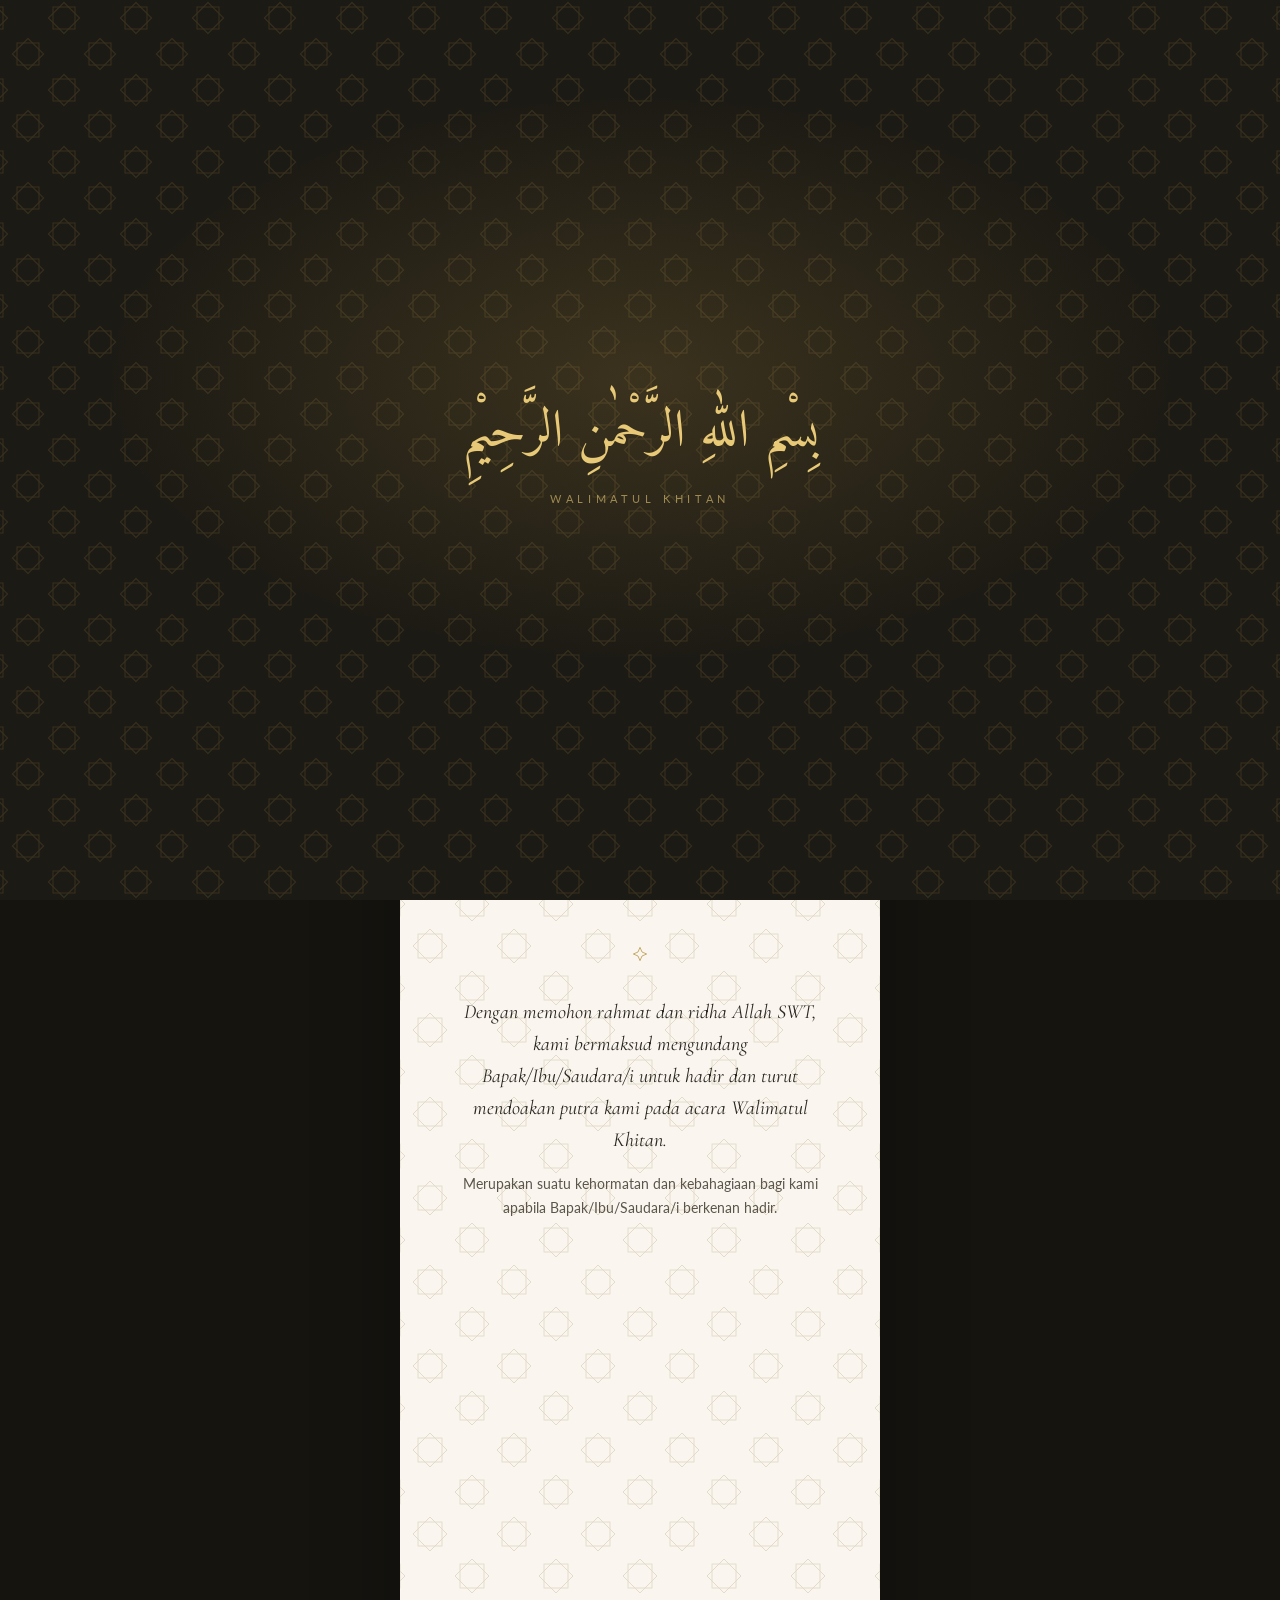
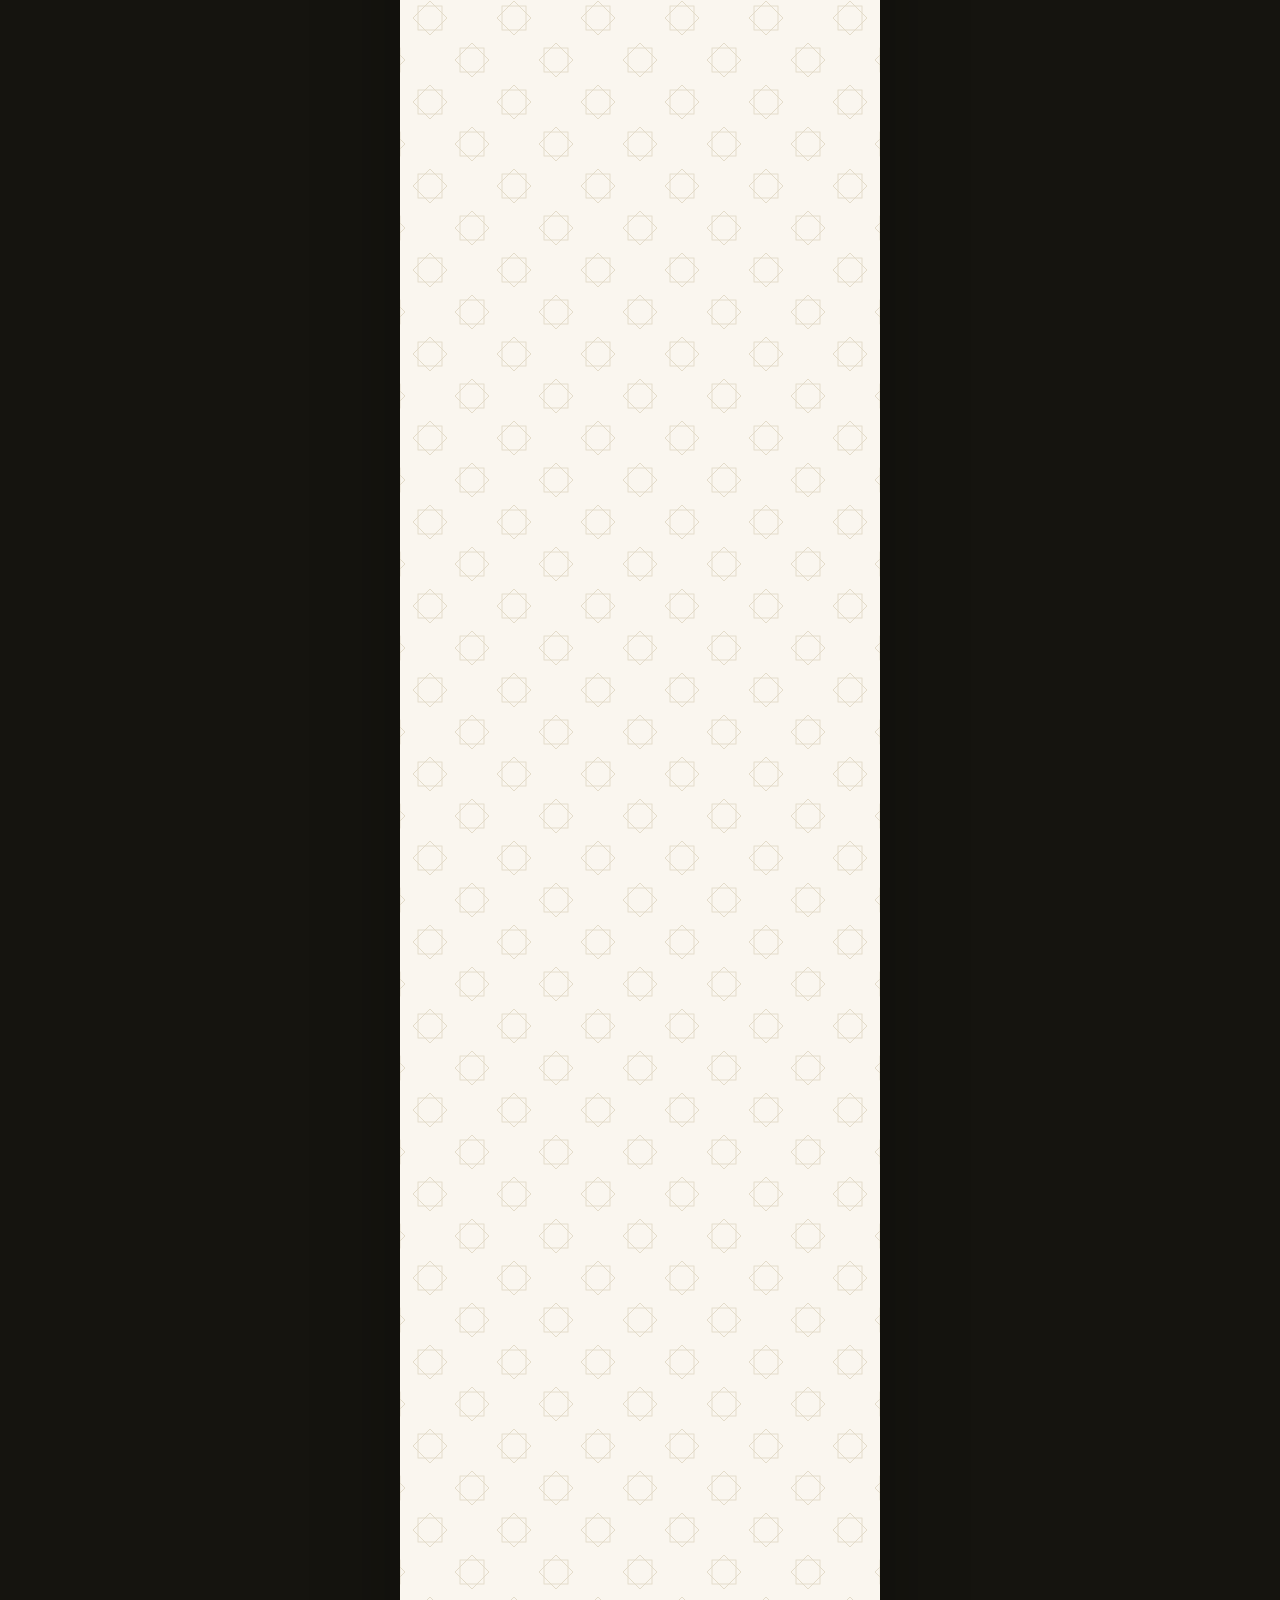
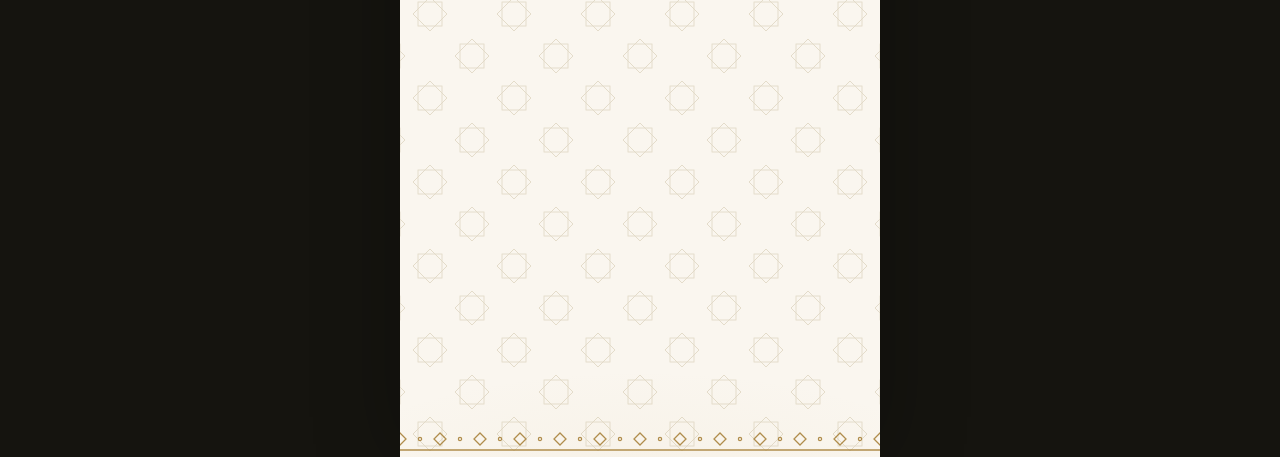
==== index.html @ bda58a69 "Undangan Walimatul Khitan Darel Daffa Yusuf Situs undangan statis: dua jam acara (10.00 & 12.00) via" ====
<!DOCTYPE html>
<html lang="id">
<head>
<meta charset="UTF-8" />
<meta name="viewport" content="width=device-width, initial-scale=1.0, viewport-fit=cover" />
<title>Walimatul Khitan — Darel Daffa Yusuf</title>
<meta name="description" content="Undangan Walimatul Khitan Darel Daffa Yusuf — Pukul 10.00 WIB" />
<link rel="preconnect" href="https://fonts.googleapis.com" />
<link rel="preconnect" href="https://fonts.gstatic.com" crossorigin />
<link href="https://fonts.googleapis.com/css2?family=Cormorant+Garamond:ital,wght@0,500;0,600;0,700;1,500;1,600&family=Lato:wght@400;700&family=Amiri:wght@400;700&display=swap" rel="stylesheet" />
<link rel="stylesheet" href="style.css" />
</head>
<body class="sesi-1 locked" data-session="1">

  <!-- ============ SPLASH ============ -->
  <div class="splash">
    <div class="splash-particles"></div>
    <div class="splash-inner">
      <div class="bismillah">بِسْمِ اللهِ الرَّحْمٰنِ الرَّحِيْمِ</div>
      <div class="splash-sub">Walimatul Khitan</div>
    </div>
  </div>

  <div class="shell">
    <div class="ambient"></div>
    <main class="content">

      <!-- ====== HERO HEADER ====== -->
      <section class="hero">
        <svg class="corner-orn spin-slow" viewBox="0 0 100 100" fill="none" stroke="currentColor" stroke-width="1.6">
          <circle cx="50" cy="50" r="30" />
          <path d="M50 8 L58 42 L92 50 L58 58 L50 92 L42 58 L8 50 L42 42 Z" />
          <circle cx="50" cy="50" r="6" fill="currentColor" stroke="none" />
        </svg>
        <span class="eyebrow">Walimatul Khitan</span>
        <div class="kicker-arab">وَلِيْمَةُ الْخِتَان</div>
      </section>

      <!-- ====== FOTO DAREL ====== -->
      <section class="photo-wrap">
        <div class="photo-frame">
          <img id="hero-img" src="assets/darel.jpg" alt="Darel Daffa Yusuf" />
        </div>
      </section>

      <!-- ====== NAMA ====== -->
      <section class="name-block">
        <h1 class="name"><span class="word">Darel</span> <span class="word">Daffa</span> <span class="word">Yusuf</span></h1>
        <div class="name-orn">
          <span class="grow"></span>
          <svg viewBox="0 0 24 24" fill="none" stroke="currentColor" stroke-width="1.4"><path d="M12 2 L15 9 L22 12 L15 15 L12 22 L9 15 L2 12 L9 9 Z" /></svg>
          <span class="grow"></span>
        </div>

        <div class="invite-text">
          <p class="sunda" data-bind="ajakan-sunda"></p>
          <p class="indo" data-bind="ajakan-indo"></p>
        </div>
      </section>

      <!-- ====== INFO ACARA ====== -->
      <section class="info reveal">
        <div class="divider">
          <span class="line"></span>
          <svg viewBox="0 0 24 24" fill="none" stroke="currentColor" stroke-width="1.3"><path d="M12 3 L14.5 9.5 L21 12 L14.5 14.5 L12 21 L9.5 14.5 L3 12 L9.5 9.5 Z" /></svg>
          <span class="line r"></span>
        </div>
        <h2 class="section-title">Waktu &amp; Tempat</h2>
        <div class="info-card">
          <div class="info-row stagger">
            <span class="ic"><svg viewBox="0 0 24 24" fill="none" stroke="currentColor" stroke-width="1.5"><rect x="3" y="5" width="18" height="16" rx="2"/><path d="M3 9h18M8 3v4M16 3v4"/></svg></span>
            <span>
              <span class="label">Hari / Tanggal</span>
              <span class="value" data-bind="tanggal-lengkap"></span>
            </span>
          </div>
          <div class="info-row stagger">
            <span class="ic"><svg viewBox="0 0 24 24" fill="none" stroke="currentColor" stroke-width="1.5"><circle cx="12" cy="12" r="9"/><path d="M12 7v5l3 2"/></svg></span>
            <span>
              <span class="label">Pukul · Waktu</span>
              <span class="session-pill" data-bind="jam"></span>
            </span>
          </div>
          <div class="info-row stagger">
            <span class="ic"><svg viewBox="0 0 24 24" fill="none" stroke="currentColor" stroke-width="1.5"><path d="M12 21s-7-5.5-7-11a7 7 0 0 1 14 0c0 5.5-7 11-7 11z"/><circle cx="12" cy="10" r="2.6"/></svg></span>
            <span>
              <span class="label">Tempat</span>
              <span class="value"><span data-bind="alamat"></span><small data-bind="kota"></small></span>
            </span>
          </div>
        </div>
      </section>

      <!-- ====== COUNTDOWN ====== -->
      <section class="countdown reveal" data-role="countdown">
        <span class="eyebrow">Menanti Hari Bahagia</span>
        <h2 class="section-title">Hitung Mundur</h2>
        <div class="cd-grid">
          <div class="cd-cell"><span class="cd-num" data-cd="days">0</span><div class="cd-label">Hari</div></div>
          <div class="cd-cell"><span class="cd-num" data-cd="hours">0</span><div class="cd-label">Jam</div></div>
          <div class="cd-cell"><span class="cd-num" data-cd="mins">0</span><div class="cd-label">Menit</div></div>
          <div class="cd-cell"><span class="cd-num" data-cd="secs">0</span><div class="cd-label">Detik</div></div>
        </div>
      </section>

      <!-- ====== AYAT ====== -->
      <section class="ayat reveal" data-role="ayat">
        <div class="divider">
          <span class="line"></span>
          <svg viewBox="0 0 24 24" fill="none" stroke="currentColor" stroke-width="1.3"><path d="M12 3 L14.5 9.5 L21 12 L14.5 14.5 L12 21 L9.5 14.5 L3 12 L9.5 9.5 Z" /></svg>
          <span class="line r"></span>
        </div>
        <div class="ayat-box">
          <p class="ayat-arab" data-bind="ayat-arab"></p>
          <p class="ayat-trans" data-bind="ayat-terjemah"></p>
          <p class="ayat-src" data-bind="ayat-sumber"></p>
        </div>
      </section>

      <!-- ====== MAPS ====== -->
      <section class="maps reveal-scale">
        <span class="eyebrow">Lokasi Acara</span>
        <h2 class="section-title">Denah Tempat</h2>
        <div class="map-frame">
          <iframe id="map-iframe" loading="lazy" referrerpolicy="no-referrer-when-downgrade" title="Peta lokasi"></iframe>
        </div>
        <p class="addr"><span data-bind="alamat"></span><small data-bind="kota"></small></p>

        <div class="actions">
          <a class="btn btn-map stagger" id="btn-maps" target="_blank" rel="noopener">
            <svg viewBox="0 0 24 24" fill="none" stroke="currentColor" stroke-width="1.6"><path d="M12 21s-7-5.5-7-11a7 7 0 0 1 14 0c0 5.5-7 11-7 11z"/><circle cx="12" cy="10" r="2.6"/></svg>
            Buka di Google Maps
          </a>
          <a class="btn btn-wa stagger" id="btn-wa" target="_blank" rel="noopener">
            <svg viewBox="0 0 24 24" fill="currentColor"><path d="M12 2a10 10 0 0 0-8.6 15l-1.3 4.8 4.9-1.3A10 10 0 1 0 12 2zm0 18.2a8.2 8.2 0 0 1-4.2-1.2l-.3-.2-2.9.8.8-2.8-.2-.3A8.2 8.2 0 1 1 12 20.2zm4.5-6.1c-.2-.1-1.5-.7-1.7-.8s-.4-.1-.6.1-.6.8-.8 1-.3.2-.5.1a6.7 6.7 0 0 1-2-1.2 7.4 7.4 0 0 1-1.3-1.7c-.2-.3 0-.4.1-.5l.4-.5.3-.5c0-.1 0-.3 0-.4l-.8-1.9c-.2-.5-.4-.4-.6-.4h-.5a1 1 0 0 0-.7.3 3 3 0 0 0-.9 2.2 5.2 5.2 0 0 0 1.1 2.7 11.8 11.8 0 0 0 4.6 4c.6.3 1.1.4 1.5.6a3.6 3.6 0 0 0 1.6.1c.5-.1 1.5-.6 1.7-1.2s.2-1.1.2-1.2-.2-.2-.4-.3z"/></svg>
            Konfirmasi Hadir via WhatsApp
          </a>
        </div>
      </section>

      <!-- ====== PENUTUP ====== -->
      <section class="closing reveal">
        <div class="salam-arab">وَالسَّلَامُ عَلَيْكُمْ وَرَحْمَةُ اللهِ</div>
        <p data-bind="penutup"></p>
        <div class="kel" data-bind="penutup-kel"></div>
        <svg class="heart spin-slow" viewBox="0 0 24 24" fill="none" stroke="currentColor" stroke-width="1.4"><path d="M12 2 L15 9 L22 12 L15 15 L12 22 L9 15 L2 12 L9 9 Z" /></svg>
        <div class="credit">Darel Daffa Yusuf · 1447 H</div>
      </section>

    </main>
  </div>

  <script src="config.js"></script>
  <script src="script.js"></script>
</body>
</html>
---- style.css ----
/* ============================================================
   Undangan Walimatul Khitan — Darel Daffa Yusuf
   Easing premium ala iOS: cubic-bezier(0.16, 1, 0.3, 1)
   ============================================================ */

:root {
  --ivory: #FAF6EF;
  --ivory-deep: #F2EBDD;
  --ink: #2A2722;
  --ink-soft: #5B554B;
  --splash-bg: #1C1A14;

  /* Aksen — di-override per sesi di bawah */
  --accent-green: #2C5F2E;
  --accent-gold: #8B6914;
  --gold-line: #C2A661;

  --ease: cubic-bezier(0.16, 1, 0.3, 1);
  --maxw: 480px;

  --serif: "Cormorant Garamond", Georgia, serif;
  --body: "Lato", system-ui, sans-serif;
  --arab: "Amiri", serif;
}

/* Sesi 1 — hijau tua dominan + emas */
body.sesi-1 {
  --accent-green: #2C5F2E;
  --accent-gold: #8B6914;
  --gold-line: #C2A661;
  --accent-1: #2C5F2E;
  --accent-2: #8B6914;
}
/* Sesi 2 — emas tua dominan + hijau aksen */
body.sesi-2 {
  --accent-green: #7A5C1E;
  --accent-gold: #3D7A40;
  --gold-line: #B89A52;
  --accent-1: #7A5C1E;
  --accent-2: #3D7A40;
}

* { box-sizing: border-box; margin: 0; padding: 0; }

html { -webkit-text-size-adjust: 100%; scroll-behavior: smooth; }

body {
  font-family: var(--body);
  background: #15140f;
  color: var(--ink);
  line-height: 1.75;
  overflow-x: hidden;
  -webkit-font-smoothing: antialiased;
}

/* ---- Kolom utama, center di desktop ---- */
.shell {
  max-width: var(--maxw);
  margin: 0 auto;
  background-color: var(--ivory);
  background-image:
    radial-gradient(135% 55% at 50% -8%, rgba(44,95,46,0.05), transparent 62%),
    radial-gradient(120% 45% at 50% 108%, rgba(194,166,97,0.06), transparent 60%),
    url("data:image/svg+xml,<svg xmlns='http://www.w3.org/2000/svg' width='84' height='84' viewBox='0 0 84 84'><g fill='none' stroke='%23CBBE9F' stroke-width='0.9' opacity='0.5'><rect x='30' y='30' width='24' height='24'/><rect x='30' y='30' width='24' height='24' transform='rotate(45 42 42)'/><rect x='-12' y='-12' width='24' height='24'/><rect x='-12' y='-12' width='24' height='24' transform='rotate(45 0 0)'/><rect x='72' y='-12' width='24' height='24'/><rect x='72' y='-12' width='24' height='24' transform='rotate(45 84 0)'/><rect x='-12' y='72' width='24' height='24'/><rect x='-12' y='72' width='24' height='24' transform='rotate(45 0 84)'/><rect x='72' y='72' width='24' height='24'/><rect x='72' y='72' width='24' height='24' transform='rotate(45 84 84)'/></g></svg>");
  background-repeat: no-repeat, no-repeat, repeat;
  background-position: top center, bottom center, center;
  background-size: 100% 520px, 100% 460px, 84px 84px;
  min-height: 100vh;
  position: relative;
  overflow: hidden;
  box-shadow: 0 0 80px rgba(0,0,0,0.28);
}

/* Trim ornamen emas di tepi atas & bawah */
.shell::before,
.shell::after {
  content: "";
  position: absolute;
  left: 0;
  right: 0;
  height: 30px;
  z-index: 4;
  pointer-events: none;
  background-repeat: repeat-x;
  background-position: center;
  background-size: 40px 30px;
  background-image: url("data:image/svg+xml,<svg xmlns='http://www.w3.org/2000/svg' width='40' height='30' viewBox='0 0 40 30'><g fill='none' stroke='%23B08D4C' stroke-width='1.3'><path d='M0 7 H40'/><path d='M20 12 l6 6 l-6 6 l-6 -6 Z'/><circle cx='0' cy='18' r='1.6'/><circle cx='40' cy='18' r='1.6'/></g></svg>");
}
.shell::before { top: 0; }
.shell::after { bottom: 0; transform: scaleY(-1); }

/* Latar ambient partikel emas */
.ambient {
  position: absolute;
  inset: 0;
  pointer-events: none;
  z-index: 1;
  overflow: hidden;
}
.particle {
  position: absolute;
  bottom: -10px;
  width: 4px; height: 4px;
  border-radius: 50%;
  background: radial-gradient(circle, var(--gold-line), transparent 70%);
  opacity: 0;
  will-change: transform, opacity;
}

.content { position: relative; z-index: 2; }

/* Saat splash masih ada, kunci scroll */
body.locked { overflow: hidden; height: 100vh; }

/* ============================================================
   SPLASH
   ============================================================ */
.splash {
  position: fixed;
  inset: 0;
  z-index: 100;
  background-color: var(--splash-bg);
  background-image:
    radial-gradient(60% 45% at 50% 42%, rgba(201,162,75,0.18), transparent 70%),
    url("data:image/svg+xml,<svg xmlns='http://www.w3.org/2000/svg' width='72' height='72' viewBox='0 0 72 72'><g fill='none' stroke='%23C9A24B' stroke-width='1' opacity='0.16'><rect x='25' y='25' width='22' height='22'/><rect x='25' y='25' width='22' height='22' transform='rotate(45 36 36)'/><rect x='-11' y='-11' width='22' height='22'/><rect x='-11' y='-11' width='22' height='22' transform='rotate(45 0 0)'/><rect x='61' y='-11' width='22' height='22'/><rect x='61' y='-11' width='22' height='22' transform='rotate(45 72 0)'/><rect x='-11' y='61' width='22' height='22'/><rect x='-11' y='61' width='22' height='22' transform='rotate(45 0 72)'/><rect x='61' y='61' width='22' height='22'/><rect x='61' y='61' width='22' height='22' transform='rotate(45 72 72)'/></g></svg>");
  background-repeat: no-repeat, repeat;
  background-position: center, center;
  background-size: 100% 100%, 72px 72px;
  display: flex;
  align-items: center;
  justify-content: center;
  overflow: hidden;
  transform: translateY(0);
  transition: transform 0.7s var(--ease);
}
.splash.lift { transform: translateY(-100%); }

.splash-particles { position: absolute; inset: 0; pointer-events: none; }
.splash-particles .particle { background: radial-gradient(circle, #C9A24B, transparent 70%); }

.splash-inner { position: relative; text-align: center; padding: 0 32px; }
.bismillah {
  font-family: var(--arab);
  font-size: clamp(34px, 11vw, 52px);
  color: #E7C977;
  line-height: 1.6;
  opacity: 0;
  transform: translateY(26px);
  transition: opacity 0.8s var(--ease), transform 0.8s var(--ease);
}
.bismillah.show { opacity: 1; transform: translateY(0); }
.splash-sub {
  margin-top: 14px;
  font-size: 11px;
  letter-spacing: 0.42em;
  text-transform: uppercase;
  color: rgba(231,201,119,0.6);
  opacity: 0;
  transform: translateY(14px);
  transition: opacity 0.8s var(--ease) 0.25s, transform 0.8s var(--ease) 0.25s;
}
.splash-sub.show { opacity: 1; transform: translateY(0); }

/* ============================================================
   ORNAMEN
   ============================================================ */
.spin-slow { animation: spin 40s linear infinite; transform-origin: center; }
@keyframes spin { to { transform: rotate(360deg); } }

.divider {
  display: flex;
  align-items: center;
  justify-content: center;
  gap: 14px;
  color: var(--gold-line);
  margin: 0 auto;
}
.divider .line {
  height: 1px;
  width: 56px;
  background: linear-gradient(90deg, transparent, var(--gold-line));
}
.divider .line.r { background: linear-gradient(270deg, transparent, var(--gold-line)); }
.divider svg { width: 22px; height: 22px; }

/* ============================================================
   SECTION dasar
   ============================================================ */
section { padding: 0 28px; position: relative; }
.eyebrow {
  font-size: 11px;
  letter-spacing: 0.4em;
  text-transform: uppercase;
  color: var(--accent-gold);
  font-weight: 700;
}

/* HERO header */
.hero { padding-top: 54px; text-align: center; }
.hero .corner-orn { color: var(--gold-line); margin: 0 auto 22px; display: block; width: 52px; height: 52px; }
.hero .eyebrow { display: block; margin-bottom: 10px; }
.kicker-arab {
  font-family: var(--arab);
  font-size: 20px;
  color: var(--accent-green);
  margin-top: 6px;
}

/* Foto Darel */
.photo-wrap {
  margin: 36px 0 8px;
  position: relative;
  padding: 0 14px;
}
.photo-frame {
  position: relative;
  border: 1px solid var(--gold-line);
  padding: 8px;
  background: var(--ivory);
}
.photo-frame::after {
  content: "";
  position: absolute;
  inset: 3px;
  border: 1px solid rgba(194,166,97,0.35);
  pointer-events: none;
}
.photo-frame img {
  display: block;
  width: 100%;
  height: auto;
  filter: blur(4px);
  transform: scale(1.05);
  opacity: 0;
  transition: filter 1.2s var(--ease), transform 1.2s var(--ease), opacity 0.9s var(--ease);
}
.photo-frame img.focused {
  filter: blur(0);
  transform: scale(1);
  opacity: 1;
}

/* Nama besar */
.name-block { text-align: center; padding-top: 30px; }
.name {
  font-family: var(--serif);
  font-weight: 600;
  font-size: clamp(40px, 13vw, 60px);
  line-height: 1.04;
  color: var(--accent-green);
  letter-spacing: 0.5px;
}
.name .word {
  display: inline-block;
  opacity: 0;
  transform: translateY(28px);
  transition: opacity 0.8s var(--ease), transform 0.8s var(--ease);
}
.name.reveal .word { opacity: 1; transform: translateY(0); }

.name-orn {
  display: flex;
  align-items: center;
  justify-content: center;
  gap: 16px;
  margin: 22px auto 0;
  color: var(--gold-line);
}
.name-orn .grow {
  height: 1px;
  width: 0;
  background: var(--gold-line);
  transition: width 0.8s var(--ease) 0.55s;
}
.name-orn.reveal .grow { width: 64px; }
.name-orn svg { width: 16px; height: 16px; flex: none; }

/* Teks ajakan */
.invite-text {
  text-align: center;
  margin: 34px auto 0;
  max-width: 360px;
}
.invite-text .sunda {
  font-family: var(--serif);
  font-size: 20px;
  line-height: 1.6;
  color: var(--ink);
  font-style: italic;
}
.invite-text .indo {
  margin-top: 16px;
  font-size: 14px;
  color: var(--ink-soft);
}

/* ============================================================
   Reveal util (IntersectionObserver)
   ============================================================ */
.reveal { opacity: 0; transform: translateY(34px); transition: opacity 0.9s var(--ease), transform 0.9s var(--ease); }
.reveal.in { opacity: 1; transform: translateY(0); }

.reveal-left { opacity: 0; transform: translateX(-30px); transition: opacity 0.7s var(--ease), transform 0.7s var(--ease); }
.reveal-left.in { opacity: 1; transform: translateX(0); }

.reveal-scale { opacity: 0; transform: scale(0.97); transition: opacity 0.8s var(--ease), transform 0.8s var(--ease); }
.reveal-scale.in { opacity: 1; transform: scale(1); }

/* ============================================================
   INFO ACARA
   ============================================================ */
.info { padding-top: 84px; text-align: center; }
.section-title {
  font-family: var(--serif);
  font-size: 34px;
  color: var(--accent-green);
  font-weight: 600;
  margin-top: 16px;
}
.info-card {
  margin-top: 30px;
  display: flex;
  flex-direction: column;
  gap: 4px;
}
.info-row {
  display: flex;
  align-items: center;
  gap: 16px;
  padding: 18px 6px;
  text-align: left;
  border-bottom: 1px solid rgba(194,166,97,0.28);
}
.info-row:last-child { border-bottom: none; }
.info-row .ic {
  flex: none;
  width: 38px; height: 38px;
  display: grid; place-items: center;
  color: var(--accent-gold);
}
.info-row .ic svg { width: 24px; height: 24px; }
.info-row .label {
  font-size: 10px;
  letter-spacing: 0.3em;
  text-transform: uppercase;
  color: var(--accent-gold);
  font-weight: 700;
}
.info-row .value {
  font-family: var(--serif);
  font-size: 22px;
  color: var(--ink);
  line-height: 1.3;
}
.info-row .value small {
  display: block;
  font-family: var(--body);
  font-size: 13px;
  color: var(--ink-soft);
  margin-top: 2px;
}
.session-pill {
  display: inline-flex;
  align-items: baseline;
  gap: 8px;
  margin-top: 6px;
  font-family: var(--serif);
  font-size: 24px;
  color: var(--accent-green);
  white-space: nowrap;
}

/* ============================================================
   COUNTDOWN
   ============================================================ */
.countdown { padding-top: 88px; text-align: center; }
.cd-grid {
  margin-top: 34px;
  display: grid;
  grid-template-columns: repeat(4, 1fr);
  gap: 10px;
}
.cd-cell {
  background: var(--ivory-deep);
  border: 1px solid rgba(194,166,97,0.3);
  border-radius: 4px;
  padding: 18px 4px 12px;
  position: relative;
  overflow: hidden;
}
.cd-num {
  font-family: var(--serif);
  font-size: clamp(32px, 11vw, 44px);
  font-weight: 600;
  color: var(--accent-green);
  line-height: 1;
  font-variant-numeric: tabular-nums;
  display: inline-block;
}
.cd-num.flip { animation: flipNum 0.5s var(--ease); }
@keyframes flipNum {
  0%   { transform: translateY(0); opacity: 1; }
  40%  { transform: translateY(-60%); opacity: 0; }
  41%  { transform: translateY(60%); opacity: 0; }
  100% { transform: translateY(0); opacity: 1; }
}
.cd-label {
  margin-top: 8px;
  font-size: 9px;
  letter-spacing: 0.22em;
  text-transform: uppercase;
  color: var(--ink-soft);
  opacity: 0;
  transition: opacity 0.6s var(--ease) 0.6s;
}
.cd-grid.labels-in .cd-label { opacity: 1; }

/* ============================================================
   AYAT
   ============================================================ */
.ayat { padding-top: 92px; text-align: center; }
.ayat-box {
  margin-top: 28px;
  padding: 40px 22px;
  border-top: 1px solid var(--gold-line);
  border-bottom: 1px solid var(--gold-line);
  position: relative;
}
.ayat-arab {
  font-family: var(--arab);
  font-size: clamp(26px, 8.5vw, 36px);
  line-height: 2;
  color: var(--accent-green);
  opacity: 0;
  transform: translateY(-20px);
  transition: opacity 0.9s var(--ease), transform 0.9s var(--ease);
}
.ayat-arab.in { opacity: 1; transform: translateY(0); }
.ayat-trans {
  margin-top: 20px;
  font-family: var(--serif);
  font-style: italic;
  font-size: 19px;
  color: var(--ink);
  opacity: 0;
  transition: opacity 0.8s var(--ease) 0.3s;
}
.ayat-trans.in { opacity: 1; }
.ayat-src {
  margin-top: 12px;
  font-size: 11px;
  letter-spacing: 0.3em;
  text-transform: uppercase;
  color: var(--accent-gold);
  font-weight: 700;
  opacity: 0;
  transition: opacity 0.8s var(--ease) 0.45s;
}
.ayat-src.in { opacity: 1; }

/* ============================================================
   MAPS
   ============================================================ */
.maps { padding-top: 90px; text-align: center; }
.map-frame {
  margin-top: 26px;
  border-radius: 14px;
  overflow: hidden;
  border: 1px solid var(--gold-line);
  line-height: 0;
}
.map-frame iframe { width: 100%; height: 280px; border: 0; display: block; filter: grayscale(0.2) contrast(1.02); }
.addr {
  margin-top: 18px;
  font-family: var(--serif);
  font-size: 19px;
  color: var(--ink);
  line-height: 1.4;
}
.addr small { display: block; font-family: var(--body); font-size: 13px; color: var(--ink-soft); margin-top: 4px; }

/* ============================================================
   TOMBOL
   ============================================================ */
.actions { padding-top: 30px; display: flex; flex-direction: column; gap: 14px; }
.btn {
  position: relative;
  overflow: hidden;
  display: inline-flex;
  align-items: center;
  justify-content: center;
  gap: 12px;
  padding: 17px 22px;
  border-radius: 50px;
  font-family: var(--body);
  font-size: 15px;
  font-weight: 700;
  letter-spacing: 0.02em;
  cursor: pointer;
  text-decoration: none;
  border: 1px solid transparent;
  transition: transform 0.4s var(--ease), background-color 0.4s var(--ease), box-shadow 0.4s var(--ease);
  -webkit-tap-highlight-color: transparent;
}
.btn svg { width: 20px; height: 20px; flex: none; }
.btn-wa {
  background: var(--accent-green);
  color: #fff;
  box-shadow: 0 10px 26px -12px var(--accent-green);
}
.btn-wa:hover { background: color-mix(in srgb, var(--accent-green) 85%, #000); transform: scale(1.02); }
.btn-wa:active { transform: scale(0.97); }
.btn-map {
  background: transparent;
  color: var(--accent-gold);
  border-color: var(--gold-line);
}
.btn-map:hover { background: var(--ivory-deep); transform: scale(1.02); }
.btn-map:active { transform: scale(0.97); }

.ripple {
  position: absolute;
  border-radius: 50%;
  transform: scale(0);
  background: rgba(255,255,255,0.4);
  pointer-events: none;
  animation: rippleGo 0.6s var(--ease);
}
.btn-map .ripple { background: rgba(194,166,97,0.35); }
@keyframes rippleGo { to { transform: scale(2.6); opacity: 0; } }

/* ============================================================
   PENUTUP
   ============================================================ */
.closing { padding: 96px 28px 70px; text-align: center; }
.closing .salam-arab {
  font-family: var(--arab);
  font-size: 22px;
  color: var(--accent-green);
  margin-bottom: 18px;
}
.closing p { color: var(--ink-soft); font-size: 15px; max-width: 320px; margin: 0 auto; }
.closing .kel {
  margin-top: 26px;
  font-family: var(--serif);
  font-size: 26px;
  color: var(--accent-green);
}
.closing .heart { color: var(--gold-line); margin: 22px auto 0; width: 34px; height: 34px; }
.switch-link {
  display: inline-block;
  margin-top: 34px;
  font-size: 12px;
  letter-spacing: 0.16em;
  text-transform: uppercase;
  color: var(--accent-gold);
  text-decoration: none;
  border-bottom: 1px solid var(--gold-line);
  padding-bottom: 3px;
  white-space: nowrap;
  transition: opacity 0.3s var(--ease);
}
.switch-link:hover { opacity: 0.65; }

.credit { margin-top: 40px; font-size: 10px; letter-spacing: 0.3em; text-transform: uppercase; color: rgba(91,85,75,0.45); }

/* Badge pojok sesi */
.session-badge {
  position: fixed;
  top: 14px;
  right: 14px;
  z-index: 90;
  display: inline-flex;
  align-items: center;
  gap: 7px;
  padding: 7px 14px;
  border-radius: 50px;
  background: var(--accent-green);
  color: #fff;
  font-size: 10px;
  font-weight: 700;
  letter-spacing: 0.22em;
  text-transform: uppercase;
  box-shadow: 0 8px 22px -10px rgba(0,0,0,0.5);
  white-space: nowrap;
  opacity: 0;
  transform: translateY(-12px);
  transition: opacity 0.6s var(--ease), transform 0.6s var(--ease);
}
.session-badge.show { opacity: 1; transform: translateY(0); }
.session-badge .dot { width: 6px; height: 6px; border-radius: 50%; background: var(--gold-line); }

@media (min-width: 520px) {
  .session-badge { right: max(14px, calc(50% - var(--maxw)/2 + 14px)); }
}

/* ============================================================
   Reduced motion — tampilkan semua, tanpa gerak
   ============================================================ */
@media (prefers-reduced-motion: reduce) {
  *, *::before, *::after {
    animation-duration: 0.001ms !important;
    animation-iteration-count: 1 !important;
    transition-duration: 0.001ms !important;
  }
  .splash { display: none; }
  .photo-frame img { filter: none; transform: none; opacity: 1; }
  .name .word, .name-orn .grow, .reveal, .reveal-left, .reveal-scale,
  .ayat-arab, .ayat-trans, .ayat-src, .cd-label, .session-badge {
    opacity: 1 !important; transform: none !important; width: auto; }
  .name-orn .grow { width: 64px; }
}
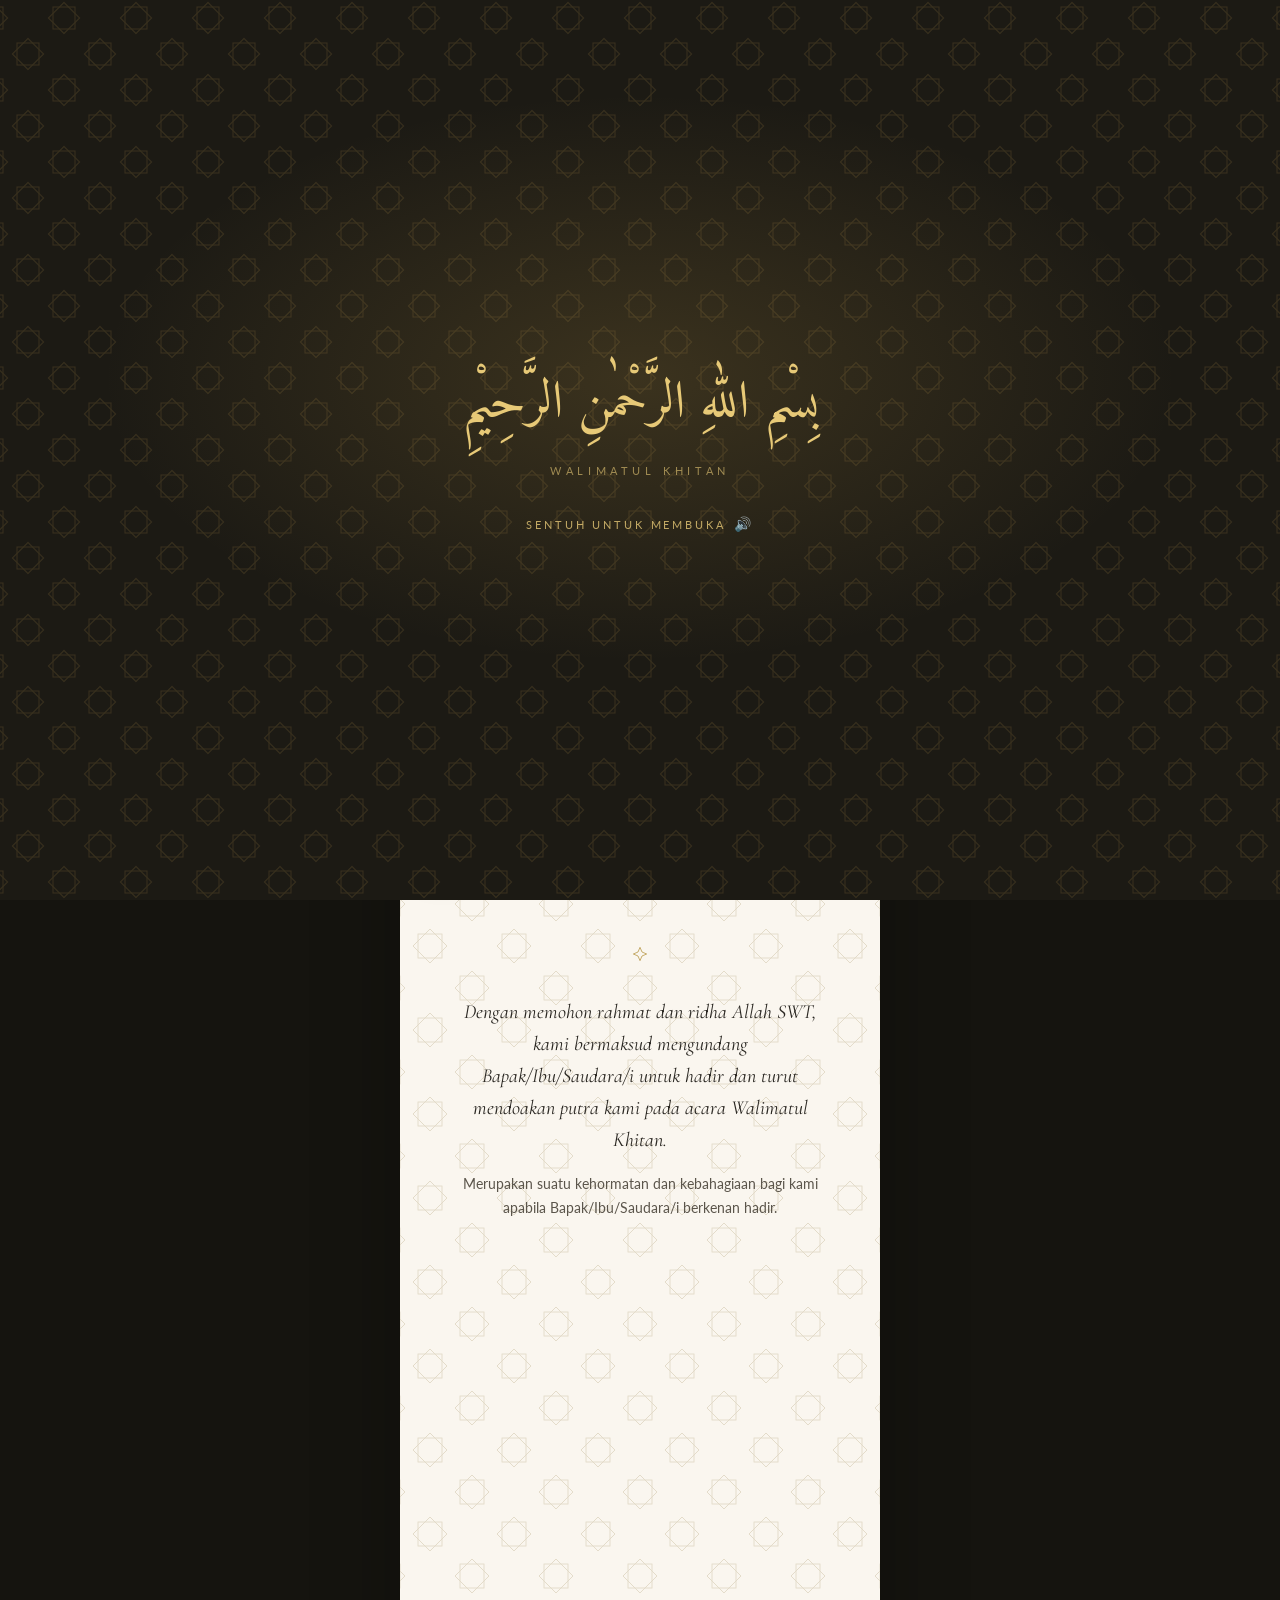
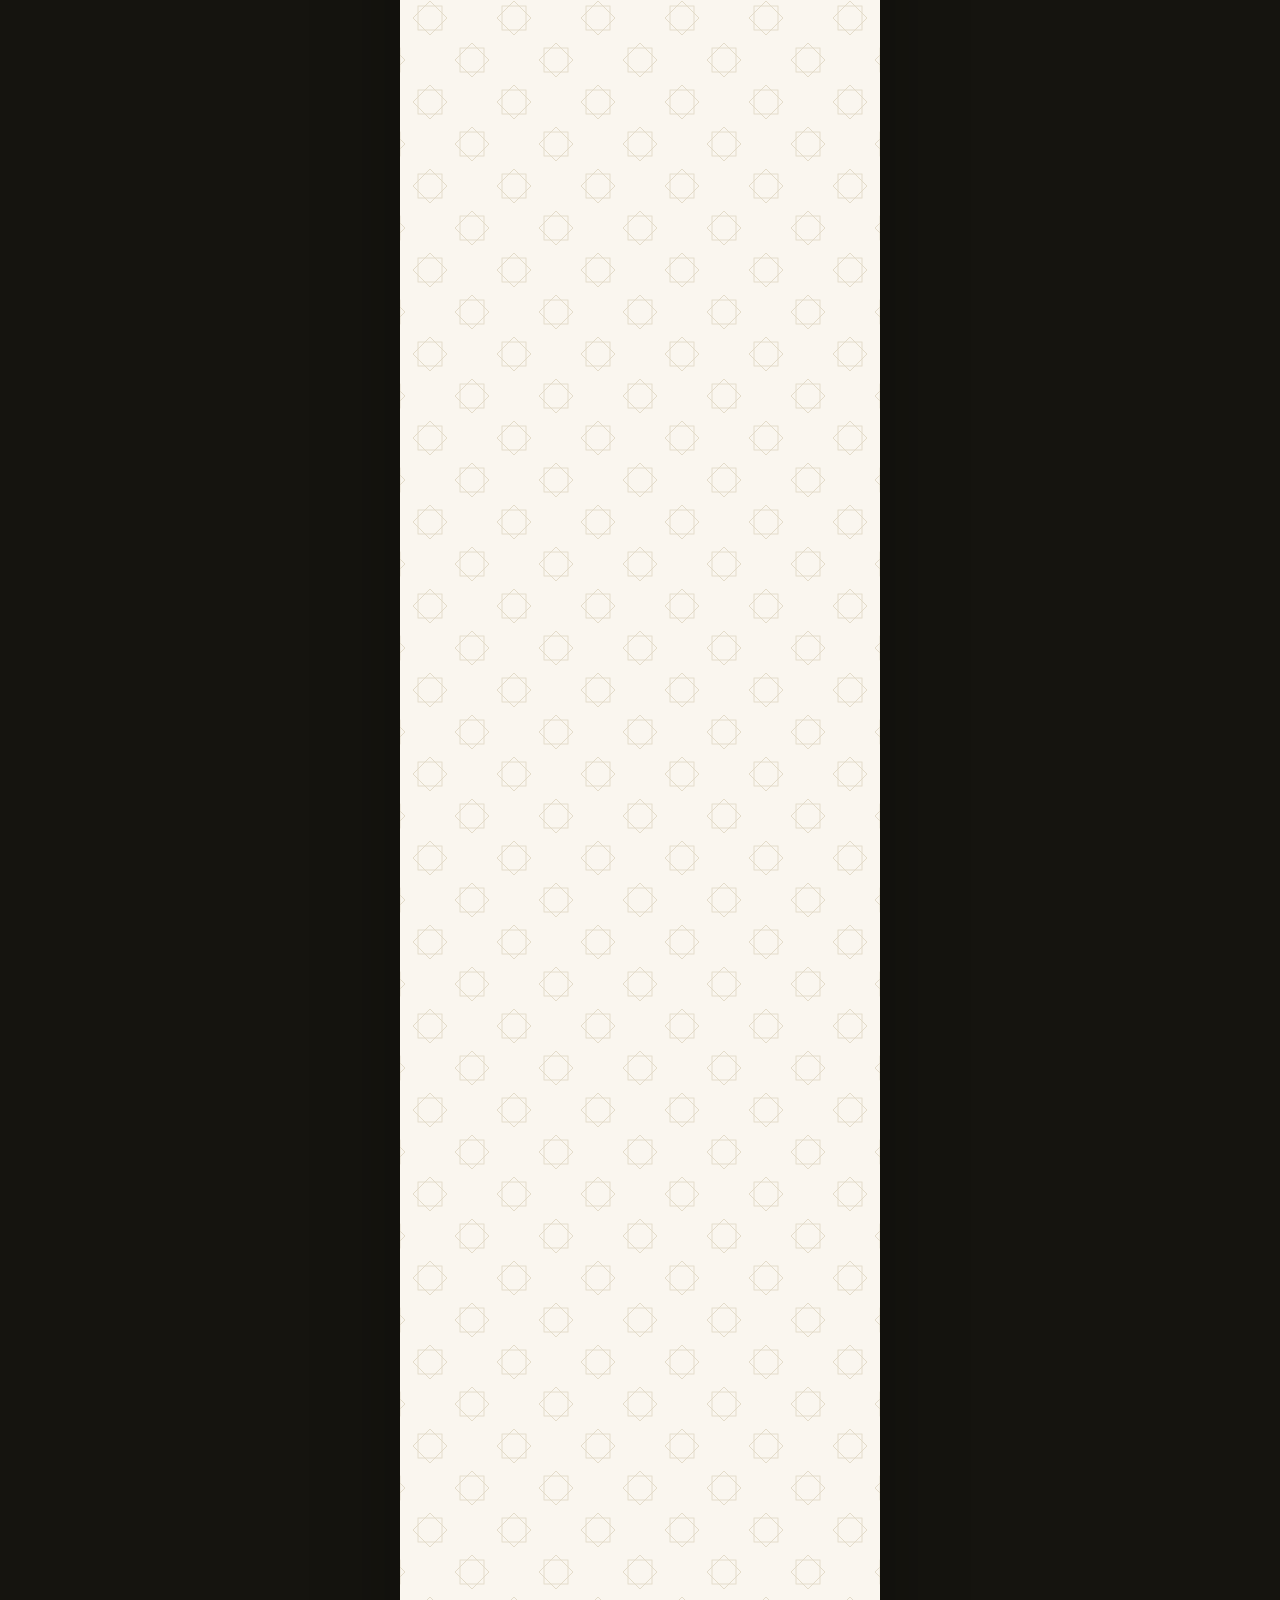
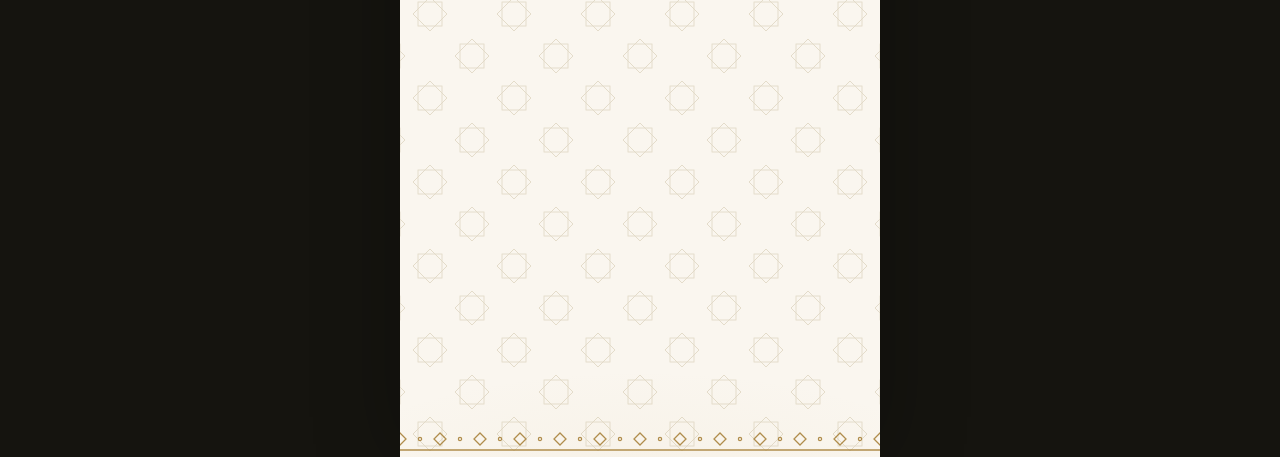
==== commit 46bf71eb: "Splash: petunjuk sentuh untuk membuka + tap-to-open; ganti musik versi potongan Co-Authored-By: Clau" ====
--- a/index.html
+++ b/index.html
@@ -18,8 +18,17 @@
     <div class="splash-inner">
       <div class="bismillah">بِسْمِ اللهِ الرَّحْمٰنِ الرَّحِيْمِ</div>
       <div class="splash-sub">Walimatul Khitan</div>
+      <div class="splash-hint">Sentuh untuk membuka <span>🔊</span></div>
     </div>
   </div>
+
+  <!-- ============ MUSIK ============ -->
+  <button class="music-toggle" id="music-toggle" type="button" aria-label="Putar atau jeda musik" aria-pressed="false" title="Putar / jeda musik">
+    <span class="music-disc">
+      <svg viewBox="0 0 24 24" fill="none" stroke="currentColor" stroke-width="1.6"><path d="M9 18V5l10-2v13"/><circle cx="6" cy="18" r="3"/><circle cx="16" cy="16" r="3"/></svg>
+    </span>
+  </button>
+  <audio id="bg-music" src="assets/music.m4a" loop preload="auto"></audio>
 
   <div class="shell">
     <div class="ambient"></div>
--- a/style.css
+++ b/style.css
@@ -160,6 +160,27 @@
   transition: opacity 0.8s var(--ease) 0.25s, transform 0.8s var(--ease) 0.25s;
 }
 .splash-sub.show { opacity: 1; transform: translateY(0); }
+
+.splash-hint {
+  margin-top: 32px;
+  display: inline-flex;
+  align-items: center;
+  gap: 8px;
+  font-size: 11px;
+  letter-spacing: 0.26em;
+  text-transform: uppercase;
+  color: rgba(231,201,119,0.8);
+  opacity: 0;
+  transform: translateY(10px);
+  transition: opacity 0.8s var(--ease), transform 0.8s var(--ease);
+}
+.splash-hint.show {
+  opacity: 1;
+  transform: translateY(0);
+  animation: hintPulse 1.9s ease-in-out 0.8s infinite;
+}
+.splash-hint span { font-size: 14px; }
+@keyframes hintPulse { 0%, 100% { opacity: 0.55; } 50% { opacity: 1; } }
 
 /* ============================================================
    ORNAMEN
@@ -595,6 +616,40 @@
 }
 
 /* ============================================================
+   TOMBOL MUSIK
+   ============================================================ */
+.music-toggle {
+  position: fixed;
+  bottom: 18px;
+  left: 18px;
+  z-index: 95;
+  width: 48px;
+  height: 48px;
+  border-radius: 50%;
+  border: 1px solid var(--gold-line);
+  background: var(--accent-green);
+  color: #fff;
+  display: grid;
+  place-items: center;
+  padding: 0;
+  cursor: pointer;
+  box-shadow: 0 8px 22px -10px rgba(0,0,0,0.55);
+  -webkit-tap-highlight-color: transparent;
+  opacity: 0;
+  transform: translateY(12px);
+  transition: opacity 0.6s var(--ease), transform 0.6s var(--ease), background-color 0.3s var(--ease);
+}
+.music-toggle.show { opacity: 1; transform: translateY(0); }
+.music-toggle:active { transform: scale(0.94); }
+.music-disc { display: grid; place-items: center; width: 100%; height: 100%; }
+.music-toggle svg { width: 22px; height: 22px; }
+.music-toggle.playing .music-disc { animation: spin 5s linear infinite; }
+
+@media (min-width: 520px) {
+  .music-toggle { left: max(18px, calc(50% - var(--maxw)/2 + 18px)); }
+}
+
+/* ============================================================
    Reduced motion — tampilkan semua, tanpa gerak
    ============================================================ */
 @media (prefers-reduced-motion: reduce) {
